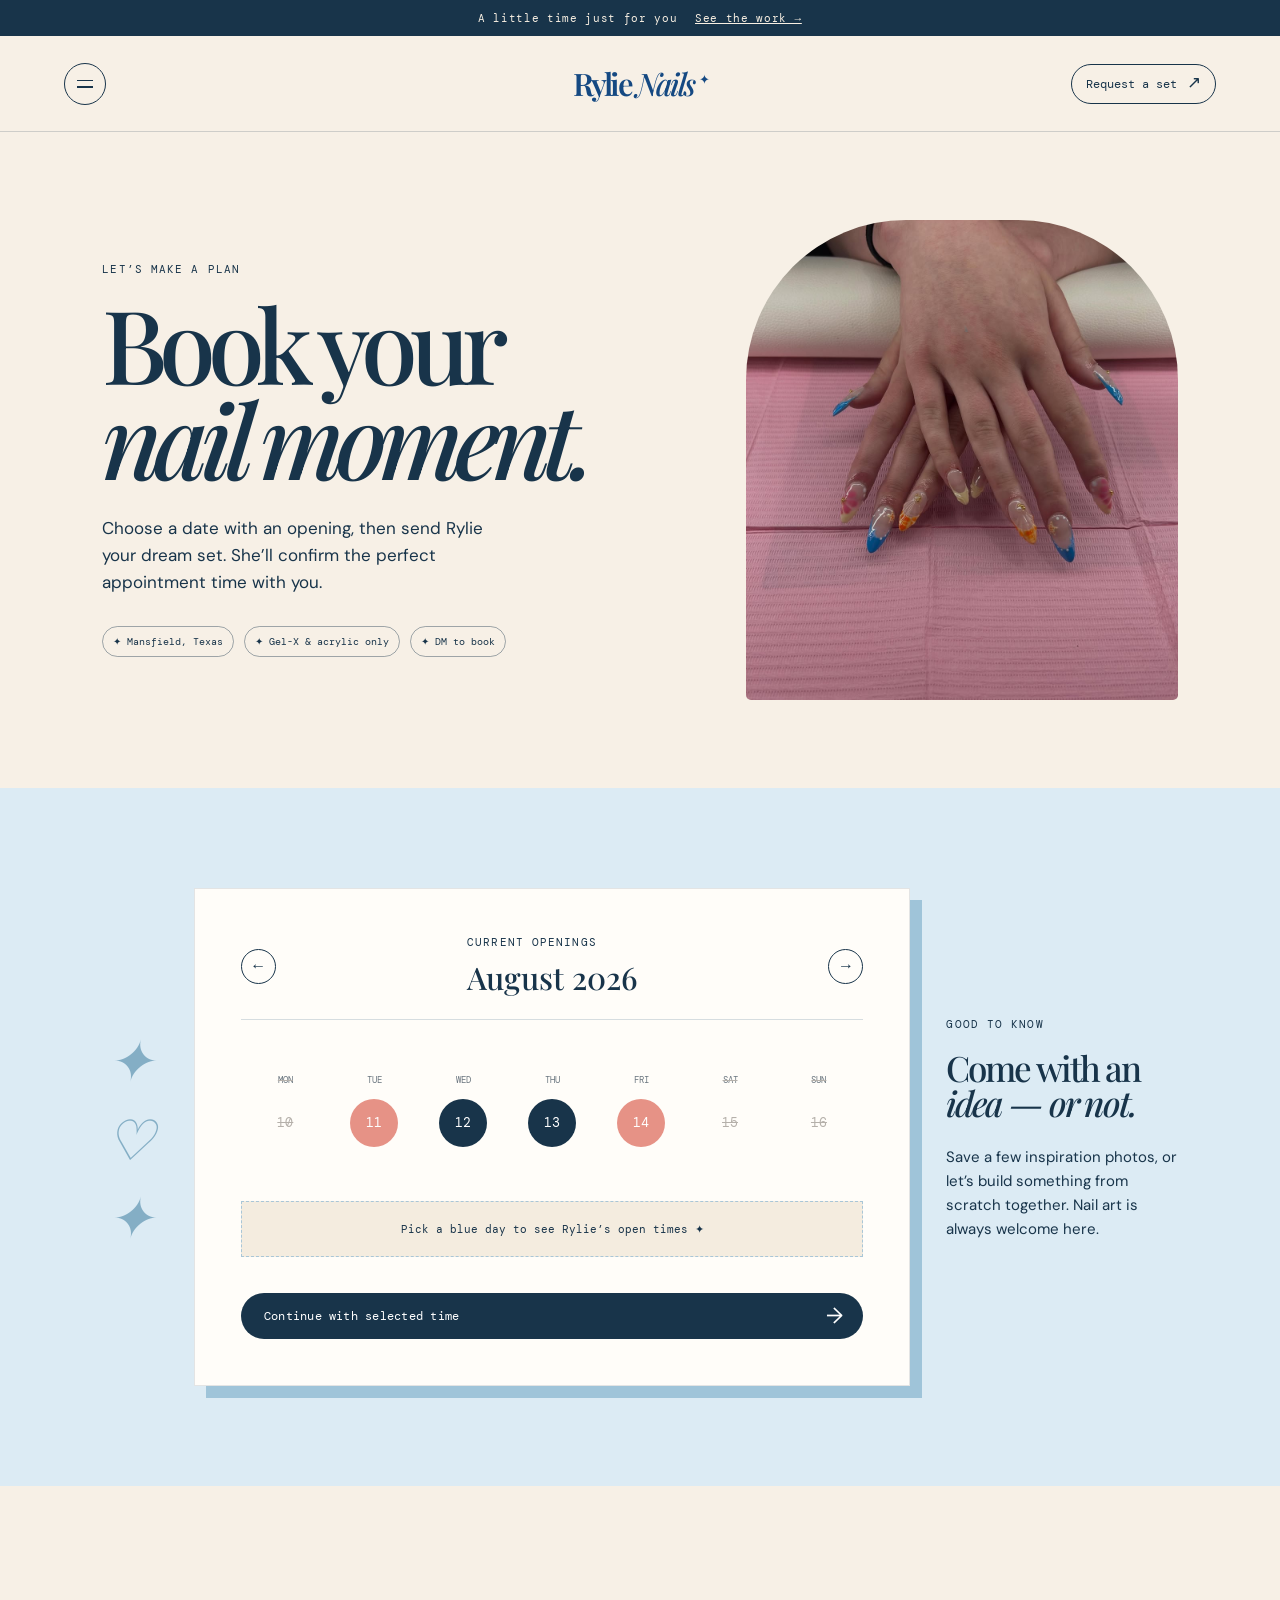
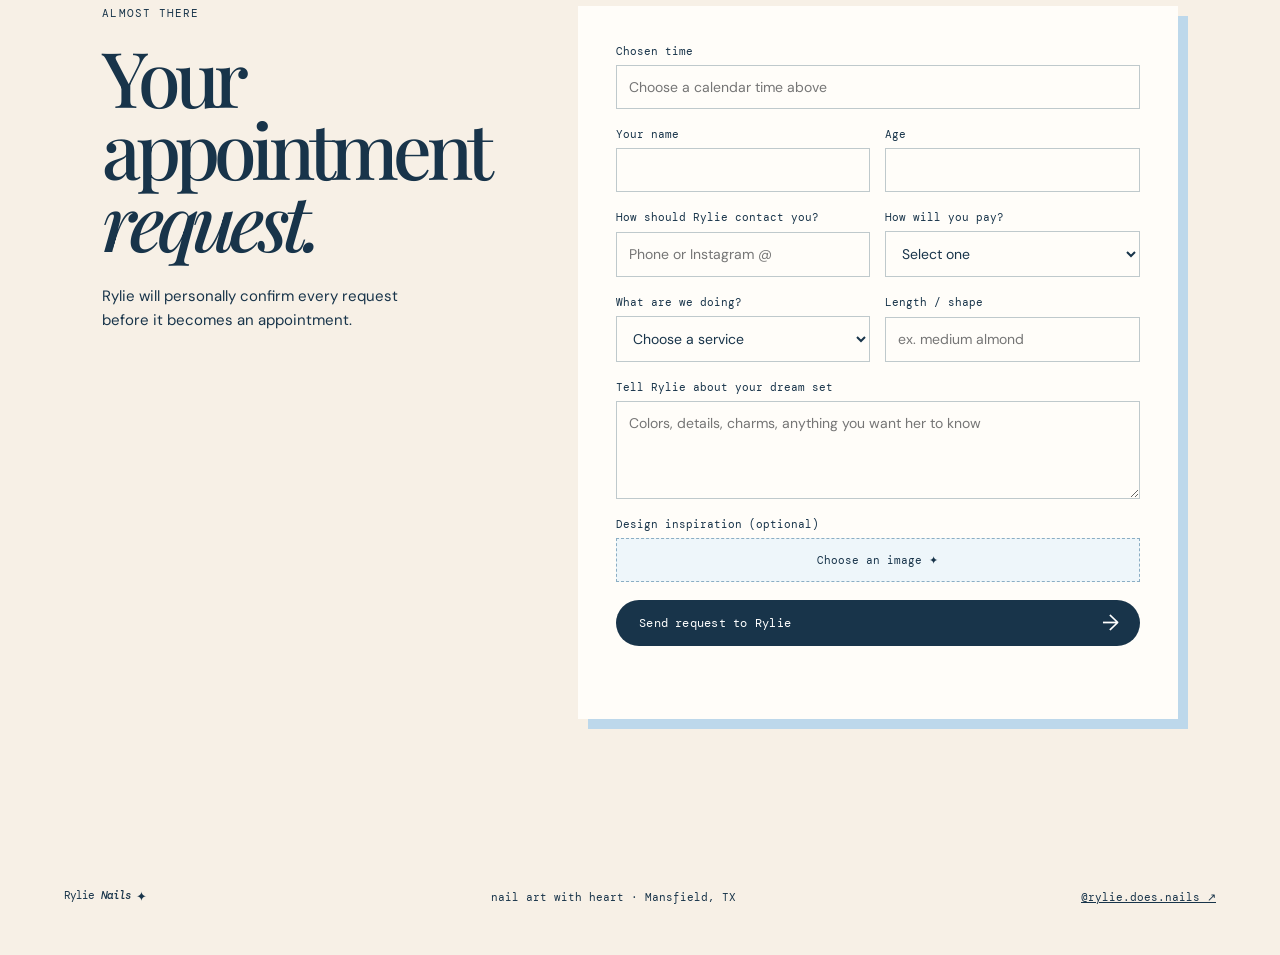
==== book.html @ 6ddd06ad "Build Rylie Does Nails booking site" ====
<!doctype html>
<html lang="en">
  <head>
    <meta charset="UTF-8" />
    <meta name="viewport" content="width=device-width,initial-scale=1.0" />
    <title>Book — Rylie Does Nails</title>
    <link rel="icon" type="image/png" href="assets/favicon.svg" />
    <link rel="preconnect" href="https://fonts.googleapis.com" />
    <link rel="preconnect" href="https://fonts.gstatic.com" crossorigin />
    <link
      href="https://fonts.googleapis.com/css2?family=DM+Mono:wght@400;500&family=DM+Sans:wght@400;500;600;700&family=Playfair+Display:ital,wght@0,500;0,600;1,500;1,600&display=swap"
      rel="stylesheet"
    />
    <link rel="stylesheet" href="styles.css" />
    <link rel="stylesheet" href="overrides.css" />
  </head>
  <body class="inner-page booking-page">
    <div class="announcement">
      A little time just for you <a href="work.html">See the work →</a>
    </div>
    <header class="site-header">
      <button
        class="menu-toggle"
        type="button"
        aria-expanded="false"
        aria-controls="site-menu"
        aria-label="Open menu"
      >
        <span></span><span></span>
      </button>
      <a class="brand-name" href="index.html" aria-label="Rylie Nails home"
        >Rylie <em>Nails</em><b>✦</b></a
      >
      <nav class="site-menu" id="site-menu" aria-label="Main navigation">
        <a href="index.html">Home</a><a href="work.html">Work</a
        ><a href="index.html#menu">Menu</a><a href="book.html">Book</a
        ><a
          href="https://www.instagram.com/rylie.does.nails/"
          target="_blank"
          rel="noreferrer"
          >Instagram ↗</a
        >
      </nav>
      <a class="mini-button" href="#booking-form"
        >Request a set <span>↗</span></a
      >
    </header>
    <main>
      <section class="book-hero">
        <div>
          <p class="eyebrow">Let’s make a plan</p>
          <h1>Book your<br /><i>nail moment.</i></h1>
          <p>
            Choose a date with an opening, then send Rylie your dream set.
            She’ll confirm the perfect appointment time with you.
          </p>
          <div class="book-details">
            <span>✦ Mansfield, Texas</span
            ><span>✦ Gel-X &amp; acrylic only</span><span>✦ DM to book</span>
          </div>
        </div>
        <img
          src="assets/instagram-1.jpg"
          alt="Fresh summer manicure by Rylie"
        />
      </section>
      <section class="booking-calendar-section">
        <div class="calendar-decoration">✦<br />♡<br />✦</div>
        <div class="pretty-calendar">
          <div class="calendar-top">
            <button id="previous" aria-label="Previous week">←</button>
            <div>
              <p class="eyebrow">Current openings</p>
              <h2 id="calendarTitle">August 2026</h2>
            </div>
            <button id="next" aria-label="Next week">→</button>
          </div>
          <div class="calendar-days" id="calendar"></div>
          <div class="selected-slot" id="slotMessage">
            Pick a blue day to see Rylie’s open times ✦
          </div>
          <div class="time-slots" id="timeSlots" aria-live="polite"></div>
          <a class="button calendar-button" id="book" href="#booking-form"
            >Continue with selected time <span>→</span></a
          >
        </div>
        <div class="calendar-note">
          <p class="eyebrow">Good to know</p>
          <h3>Come with an<br /><i>idea — or not.</i></h3>
          <p>
            Save a few inspiration photos, or let’s build something from scratch
            together. Nail art is always welcome here.
          </p>
        </div>
      </section>
      <section class="request-section" id="booking-form">
        <div>
          <p class="eyebrow">Almost there</p>
          <h2>Your appointment<br /><i>request.</i></h2>
          <p>
            Rylie will personally confirm every request before it becomes an
            appointment.
          </p>
        </div>
        <form class="booking-form" id="bookingForm">
          <div class="form-row">
            <label
              >Chosen time<input
                id="chosenSlot"
                name="appointment"
                placeholder="Choose a calendar time above"
                required
                readonly
            /></label>
          </div>
          <div class="form-row split">
            <label
              >Your name<input
                name="name"
                autocomplete="name"
                required /></label
            ><label
              >Age<input name="age" type="number" min="13" max="99" required
            /></label>
          </div>
          <div class="form-row split">
            <label
              >How should Rylie contact you?<input
                name="contact"
                placeholder="Phone or Instagram @"
                required /></label
            ><label
              >How will you pay?<select name="payment" required>
                <option value="">Select one</option>
                <option>Cash</option>
                <option>Cash App</option>
                <option>Zelle</option>
                <option>Apple Pay</option>
                <option>Card at appointment</option>
              </select></label
            >
          </div>
          <div class="form-row split">
            <label
              >What are we doing?<select name="service" required>
                <option value="">Choose a service</option>
                <option>Gel-X extensions</option>
                <option>Acrylic set</option>
                <option>Structured manicure</option>
                <option>Removal / soak-off</option>
              </select></label
            ><label
              >Length / shape<input
                name="shape"
                placeholder="ex. medium almond"
            /></label>
          </div>
          <div class="form-row">
            <label
              >Tell Rylie about your dream set<textarea
                name="notes"
                rows="4"
                placeholder="Colors, details, charms, anything you want her to know"
              ></textarea>
            </label>
          </div>
          <div class="form-row">
            <label class="upload-label"
              >Design inspiration (optional)<input
                name="design"
                type="file"
                accept="image/*"
              /><span>Choose an image ✦</span></label
            >
          </div>
          <button class="button submit-request" type="submit">
            Send request to Rylie <span>→</span>
          </button>
          <p class="form-status" id="formStatus" aria-live="polite"></p>
        </form>
      </section>
    </main>
    <footer>
      <a class="brand-name footer-brand" href="index.html"
        >Rylie <em>Nails</em><b>✦</b></a
      >
      <p>nail art with heart · Mansfield, TX</p>
      <a
        href="https://www.instagram.com/rylie.does.nails/"
        target="_blank"
        rel="noreferrer"
        >@rylie.does.nails ↗</a
      >
    </footer>
    <script src="script.js"></script>
  </body>
</html>
---- styles.css ----
:root{--ink:#18344a;--blue:#bdd8eb;--sky:#dcebf4;--cream:#f7f0e6;--oat:#e7d7c4;--coral:#e69286;--white:#fffdf9;--mono:'DM Mono',monospace;--serif:'Playfair Display',serif;--sans:'DM Sans',sans-serif}*{box-sizing:border-box}html{scroll-behavior:smooth}body{margin:0;background:var(--cream);color:var(--ink);font-family:var(--sans);font-size:15px}.announcement{height:36px;background:var(--ink);color:#f9f0e3;text-align:center;font:11px var(--mono);letter-spacing:.06em;padding:11px}.announcement a{color:#f9f0e3;margin-left:10px}.site-header{height:96px;display:flex;align-items:center;justify-content:space-between;padding:0 5vw;border-bottom:1px solid rgba(24,52,74,.18)}.brand-logo{width:128px;height:68px;overflow:hidden;display:block;position:relative}.brand-logo img{position:absolute;width:193px;max-width:none;height:auto;left:-32px;top:-26px}.footer-logo{width:150px;height:80px}.footer-logo img{width:228px;left:-38px;top:-31px}.site-header nav{display:flex;gap:28px}.site-header nav a,.mini-button{font:12px var(--mono);color:var(--ink);text-decoration:none}.mini-button{border:1px solid var(--ink);padding:11px 14px;border-radius:30px}.mini-button span{font-size:17px;line-height:0;margin-left:3px}.hero{min-height:640px;padding:80px 8vw 70px;display:grid;grid-template-columns:1.03fr .97fr;gap:56px;position:relative;overflow:hidden}.eyebrow{font:11px var(--mono);letter-spacing:.1em;text-transform:uppercase;margin:0 0 20px}.hero h1,.section h2{font:500 clamp(48px,6.6vw,88px)/.94 var(--serif);letter-spacing:-.075em;margin:0}.hero h1 i,.section h2 i{font-weight:500}.intro{font-size:17px;line-height:1.55;max-width:385px;margin:32px 0}.button{display:inline-flex;align-items:center;gap:26px;background:var(--ink);color:white;text-decoration:none;border-radius:30px;padding:15px 20px 15px 23px;font:12px var(--mono);letter-spacing:.02em}.button span{font:22px var(--sans);line-height:10px}.hero-note{font:11px var(--mono);margin-top:62px}.hero-note span{margin:0 10px}.hero-art{min-height:458px;background:var(--blue);border-radius:260px 260px 5px 5px;position:relative;overflow:hidden}.hero-art .sun{position:absolute;width:290px;height:290px;border-radius:50%;background:#f8e7cd;right:-50px;top:-45px}.hero-art .shape{position:absolute;border-radius:50%;border:1px solid rgba(24,52,74,.15)}.shape.one{height:340px;width:340px;bottom:-180px;left:-60px}.shape.two{height:200px;width:200px;bottom:-120px;right:55px;background:#9ebed2}.hero-art p{position:absolute;right:31px;bottom:27px;font:italic 23px/1 var(--serif);z-index:2}.hand{position:absolute;background:#e8c4a8;width:142px;height:275px;border-radius:68px 68px 40px 40px;bottom:-40px;z-index:1;transform:rotate(18deg)}.hand-a{left:114px}.hand-b{left:255px;bottom:-70px;transform:rotate(-24deg);background:#ecc9ac}.hand span{position:absolute;background:#e8c4a8;width:26px;height:105px;border-radius:20px;top:-55px}.hand span:after{content:'';display:block;width:28px;height:38px;background:#f7f0e6;border:2px solid #e69286;border-radius:14px 14px 9px 9px;transform:translate(-1px,-5px)}.hand span:nth-child(1){left:9px}.hand span:nth-child(2){left:41px;top:-70px}.hand span:nth-child(3){left:73px;top:-60px}.hand span:nth-child(4){left:105px;top:-43px}.hero-sticker{position:absolute;right:4.5vw;top:75px;width:88px;height:88px;border-radius:50%;background:var(--coral);display:grid;place-items:center;text-align:center;color:white;font:italic 18px/1 var(--serif);transform:rotate(15deg);border:4px solid var(--cream)}.marquee{overflow:hidden;background:#e5d5c1;padding:15px 0;white-space:nowrap;font:12px var(--mono);text-transform:uppercase;letter-spacing:.05em}.marquee div{display:inline-block;animation:scroll 28s linear infinite}.marquee b{margin:0 18px;font-size:15px}@keyframes scroll{to{transform:translateX(-40%)}}.section{padding:130px 8vw}.work{display:grid;grid-template-columns:1.25fr .75fr;gap:25px}.section-copy{max-width:310px;line-height:1.6;margin:70px 0 0}.section-copy a{color:var(--ink);font-weight:600}.gallery{grid-column:1/-1;display:grid;grid-template-columns:1.1fr .85fr 1fr .8fr;align-items:end;gap:17px;margin-top:55px}.gallery-card{height:340px;padding:20px;position:relative;overflow:hidden;background:var(--sky)}.gallery-card:nth-child(2){height:420px;background:#d5c3b2}.gallery-card:nth-child(3){height:370px;background:#e7dce0}.gallery-card:nth-child(4){height:450px;background:#b2cbdc}.gallery-card p{position:absolute;bottom:2px;left:17px;font:italic 18px var(--serif)}.gallery-card em{font:13px var(--mono);margin-left:5px}.nails{display:flex;gap:7px;justify-content:center;transform:rotate(-18deg);margin-top:105px}.nails span{width:37px;height:145px;background:#e6bda1;border-radius:30px 30px 16px 16px;position:relative}.nails span:after{content:'';position:absolute;top:-5px;left:2px;width:33px;height:45px;border-radius:18px 18px 12px 12px;background:#9fc9e2;border:2px solid #f7f0e6}.nails-pink{transform:rotate(20deg);margin-top:100px}.nails-pink span:after{background:#f4c4c0;border-color:#faeee7}.nails-flower{transform:rotate(-6deg);margin-top:120px}.nails-flower span:after{background:#f7f3e9;border-color:#78a9cb}.nails-flower span:nth-child(even):after{background:#e9a8a2}.nails-chrome{transform:rotate(30deg);margin-top:150px}.nails-chrome span:after{background:#ded8c7;border-color:#fff}.menu{background:var(--blue);display:grid;grid-template-columns:.75fr 1.25fr;gap:100px}.menu-heading>p:last-of-type{max-width:320px;line-height:1.6;margin-top:35px}.price-list{border-top:1px solid rgba(24,52,74,.35)}.price{display:flex;align-items:center;justify-content:space-between;gap:20px;padding:25px 0;border-bottom:1px solid rgba(24,52,74,.35)}.price>div{display:grid;grid-template-columns:45px 1fr;column-gap:8px}.number{grid-row:1/3;font:10px var(--mono);padding-top:5px}.price h3{margin:0;font:500 25px var(--serif);letter-spacing:-.04em}.price p{margin:4px 0 0;font-size:12px}.price strong{font:12px var(--mono);white-space:nowrap}.text-link{grid-column:2;color:var(--ink);margin-top:-60px;font:12px var(--mono)}.text-link span{font-size:18px;margin-left:8px}.availability{display:grid;grid-template-columns:.84fr 1.16fr;gap:100px;align-items:start}.availability-intro>p:not(.eyebrow){line-height:1.6;max-width:300px;margin-top:34px}.legend{display:flex;gap:15px;flex-wrap:wrap;margin-top:45px;font:10px var(--mono)}.legend i{display:inline-block;width:8px;height:8px;border-radius:50%;margin-right:4px}.open-dot{background:var(--ink)}.few-dot{background:var(--coral)}.closed-dot{background:#c8c1b9}.calendar-wrap{background:var(--white);padding:33px}.calendar-head{display:flex;align-items:center;justify-content:space-between;border-bottom:1px solid #ded9d0;padding-bottom:19px}.calendar-head h3{font:500 25px var(--serif);margin:0}.calendar-head button{border:0;background:none;font-size:22px;color:var(--ink);cursor:pointer}.calendar-days{display:grid;grid-template-columns:repeat(7,1fr);margin:22px 0}.day{text-align:center;padding:12px 3px;font:11px var(--mono)}.day .name{display:block;color:#6c7780;font-size:9px;margin-bottom:13px;text-transform:uppercase}.date{display:grid;place-items:center;width:32px;height:32px;border-radius:50%;margin:auto}.day.open .date,.day.few .date{cursor:pointer}.day.open .date{background:var(--ink);color:white}.day.few .date{background:var(--coral);color:white}.day.closed{color:#b5b0aa;text-decoration:line-through}.selected-slot{text-align:center;background:#eff6f9;padding:15px;font:11px var(--mono);min-height:42px}.calendar-button{margin-top:17px;width:100%;justify-content:space-between}.quote{background:var(--ink);color:var(--cream);text-align:center;padding:115px 30px}.quote p{font:500 clamp(30px,4vw,53px)/1.08 var(--serif);letter-spacing:-.05em;margin:0}.quote span{display:block;font:11px var(--mono);margin-top:31px;letter-spacing:.1em}footer{padding:40px 5vw;display:flex;justify-content:space-between;align-items:center}footer p,footer>a:not(.wordmark){font:11px var(--mono);color:var(--ink)}@media(max-width:760px){.site-header{height:75px;padding:0 6vw}.site-header nav{display:none}.mini-button{font-size:10px}.brand-logo{width:108px;height:58px}.brand-logo img{width:163px;left:-27px;top:-22px}.hero,.work,.menu,.availability{display:block;padding:75px 7vw}.hero{min-height:0}.hero-art{margin-top:60px;min-height:390px}.hero-sticker{right:5vw;top:430px}.gallery{grid-template-columns:1fr 1fr;gap:10px}.gallery-card,.gallery-card:nth-child(n){height:250px}.gallery-card:nth-child(2),.gallery-card:nth-child(4){margin-top:35px}.menu-heading{margin-bottom:55px}.text-link{display:block;margin:28px 0 0}.availability-intro{margin-bottom:55px}.calendar-wrap{padding:22px 12px}.section h2{font-size:56px}.price h3{font-size:21px}footer{display:block}footer p{margin:22px 0}.announcement{font-size:9px}}
---- overrides.css ----
.hero-art img {
  width: 100%;
  height: 100%;
  position: absolute;
  inset: 0;
  object-fit: cover;
  object-position: center;
}
.hero-art:after {
  content: "";
  position: absolute;
  inset: 0;
  background: linear-gradient(180deg, transparent 55%, rgba(15, 34, 48, 0.4));
}
.hero-art p {
  color: #fff;
  z-index: 2;
  text-shadow: 0 1px 10px rgba(0, 0, 0, 0.35);
}
.gallery-card {
  padding: 0;
  display: block;
  color: var(--ink);
  text-decoration: none;
}
.gallery-card img {
  width: 100%;
  height: 100%;
  object-fit: cover;
  display: block;
}
.gallery-card:after {
  content: "";
  position: absolute;
  inset: 0;
  background: linear-gradient(180deg, transparent 60%, rgba(15, 34, 48, 0.48));
  pointer-events: none;
}
.gallery-card p {
  z-index: 1;
  color: white;
  text-shadow: 0 1px 10px rgba(0, 0, 0, 0.4);
}
.work-hero {
  padding: 105px 8vw 70px;
  text-align: center;
  background: linear-gradient(110deg, #d8e9f3, #f7f0e6 42%, #eedbd5);
}
.work-hero h1,
.book-hero h1 {
  font: 500 clamp(54px, 8vw, 106px)/0.92 var(--serif);
  letter-spacing: -0.08em;
  margin: 0;
}
.work-hero p:not(.eyebrow) {
  max-width: 430px;
  line-height: 1.6;
  margin: 30px auto 0;
}
.instagram-grid {
  padding: 70px 8vw 110px;
  display: grid;
  grid-template-columns: repeat(3, 1fr);
  gap: 18px;
  background: var(--white);
}
.instagram-grid a {
  position: relative;
  aspect-ratio: 1;
  overflow: hidden;
  display: block;
  background: var(--sky);
}
.instagram-grid img {
  width: 100%;
  height: 100%;
  display: block;
  object-fit: cover;
  transition: transform 0.35s ease;
}
.instagram-grid a:hover img {
  transform: scale(1.05);
}
.instagram-grid span {
  position: absolute;
  inset: auto 14px 14px 14px;
  background: rgba(255, 253, 249, 0.92);
  border-radius: 30px;
  padding: 10px 13px;
  font: 10px var(--mono);
  color: var(--ink);
  transform: translateY(60px);
  transition: transform 0.35s ease;
}
.instagram-grid a:hover span {
  transform: translateY(0);
}
.work-cta {
  padding: 95px;
  text-align: center;
  background: var(--blue);
}
.work-cta p {
  font: italic 44px var(--serif);
  margin: 0 0 24px;
}
.book-hero {
  padding: 88px 8vw;
  display: grid;
  grid-template-columns: 1fr 0.78fr;
  gap: 90px;
  align-items: center;
  background: var(--cream);
}
.book-hero > div > p:not(.eyebrow) {
  font-size: 17px;
  line-height: 1.6;
  max-width: 400px;
  margin: 30px 0;
}
.book-hero > img {
  width: 100%;
  aspect-ratio: 0.9;
  object-fit: cover;
  border-radius: 160px 160px 5px 5px;
}
.book-details {
  display: flex;
  flex-wrap: wrap;
  gap: 10px;
}
.book-details span {
  font: 10px var(--mono);
  border: 1px solid rgba(24, 52, 74, 0.4);
  border-radius: 20px;
  padding: 8px 10px;
}
.booking-calendar-section {
  display: grid;
  grid-template-columns: 0.2fr 1.2fr 0.7fr;
  gap: 45px;
  padding: 100px 8vw;
  background: var(--sky);
  align-items: center;
}
.calendar-decoration {
  font: italic 56px/1.4 var(--serif);
  color: #84aec5;
  text-align: center;
}
.pretty-calendar {
  background: var(--white);
  padding: 36px;
  box-shadow: 12px 12px 0 #9fc4d9;
}
.calendar-top {
  display: flex;
  justify-content: space-between;
  align-items: center;
  border-bottom: 1px solid #d6dde0;
  padding-bottom: 21px;
}
.calendar-top .eyebrow {
  margin: 0 0 7px;
}
.calendar-top h2 {
  font: 500 31px var(--serif);
  margin: 0;
}
.calendar-top button {
  width: 35px;
  height: 35px;
  border: 1px solid var(--ink);
  border-radius: 50%;
  background: none;
  color: var(--ink);
  cursor: pointer;
  font-size: 16px;
}
.pretty-calendar .calendar-days {
  margin: 30px 0;
}
.pretty-calendar .day {
  padding: 12px 2px;
}
.pretty-calendar .date {
  width: 38px;
  height: 38px;
}
.pretty-calendar .selected-slot {
  background: #f4ecdf;
}
.time-slots {
  display: grid;
  grid-template-columns: repeat(2, 1fr);
  gap: 9px;
  margin: 15px 0 4px;
}
.time-slot {
  border: 1px solid #aac7d9;
  background: #fffdf9;
  color: var(--ink);
  padding: 12px;
  border-radius: 3px;
  font: 11px var(--mono);
  cursor: pointer;
  transition:
    transform 0.2s ease,
    background 0.2s ease;
}
.time-slot:hover,
.time-slot.is-selected {
  background: var(--ink);
  color: #fff;
  transform: rotate(-1deg) translateY(-2px);
}
.request-section {
  padding: 120px 8vw;
  display: grid;
  grid-template-columns: 0.75fr 1.25fr;
  gap: 90px;
  background: #f7f0e6;
}
.request-section h2 {
  font: 500 clamp(48px, 6vw, 78px)/0.94 var(--serif);
  letter-spacing: -0.075em;
  margin: 0;
}
.request-section > div > p:not(.eyebrow) {
  max-width: 300px;
  line-height: 1.6;
  margin-top: 28px;
}
.booking-form {
  background: #fffdf9;
  padding: 38px;
  box-shadow: 10px 10px 0 #bdd8eb;
}
.form-row {
  margin-bottom: 18px;
}
.form-row.split {
  display: grid;
  grid-template-columns: 1fr 1fr;
  gap: 15px;
}
.booking-form label {
  display: grid;
  gap: 7px;
  font: 11px var(--mono);
  color: var(--ink);
}
.booking-form input,
.booking-form select,
.booking-form textarea {
  width: 100%;
  border: 1px solid #bfc9cc;
  background: #fffdf9;
  color: var(--ink);
  padding: 12px;
  font: 14px var(--sans);
  border-radius: 0;
}
.booking-form textarea {
  resize: vertical;
}
.booking-form input:focus,
.booking-form select:focus,
.booking-form textarea:focus {
  outline: 2px solid #bdd8eb;
  border-color: #5b91b1;
}
.upload-label input {
  position: absolute;
  width: 1px;
  height: 1px;
  opacity: 0;
}
.upload-label span {
  border: 1px dashed #8baec4;
  padding: 14px;
  text-align: center;
  cursor: pointer;
  background: #eef6fa;
}
.submit-request {
  border: 0;
  cursor: pointer;
  width: 100%;
  justify-content: space-between;
}
.form-status {
  min-height: 20px;
  margin: 15px 0 0;
  font: 11px var(--mono);
  color: #26669a;
}
.calendar-note h3 {
  font: 500 35px/0.98 var(--serif);
  letter-spacing: -0.06em;
  margin: 0;
}
.calendar-note > p:not(.eyebrow) {
  line-height: 1.6;
  margin-top: 25px;
}
.booking-page footer {
  background: var(--cream);
}
.site-header {
  position: relative;
  justify-content: flex-end;
}
.brand-logo {
  display: none;
}
.brand-name {
  position: absolute;
  left: 50%;
  transform: translateX(-50%);
  color: #154982;
  text-decoration: none;
  font: 600 31px/0.8 var(--serif);
  letter-spacing: -0.08em;
  white-space: nowrap;
}
.brand-name em {
  font-style: italic;
  font-weight: 500;
}
.brand-name b {
  font: 13px var(--mono);
  vertical-align: top;
  margin-left: 5px;
}
.menu-toggle {
  position: absolute;
  left: 5vw;
  top: 50%;
  transform: translateY(-50%);
  width: 42px;
  height: 42px;
  border: 1px solid var(--ink);
  border-radius: 50%;
  background: var(--cream);
  display: grid;
  place-content: center;
  gap: 5px;
  cursor: pointer;
  z-index: 21;
  transition:
    transform 0.25s ease,
    background 0.25s ease;
}
.menu-toggle:hover {
  transform: translateY(-50%) rotate(-9deg) scale(1.06);
  background: var(--blue);
}
.menu-toggle span {
  display: block;
  width: 16px;
  height: 1.5px;
  background: var(--ink);
  transition: transform 0.25s ease;
}
.menu-toggle.is-open span:first-child {
  transform: translateY(3.25px) rotate(45deg);
}
.menu-toggle.is-open span:last-child {
  transform: translateY(-3.25px) rotate(-45deg);
}
.site-menu {
  position: fixed;
  inset: 36px auto auto 5vw;
  width: 245px;
  padding: 76px 30px 30px;
  background: #f9f1e6;
  border: 1px solid rgba(24, 52, 74, 0.18);
  box-shadow: 12px 12px 0 rgba(24, 52, 74, 0.13);
  border-radius: 4px;
  display: flex;
  flex-direction: column;
  align-items: flex-start;
  gap: 18px;
  opacity: 0;
  transform: translateY(-15px) rotate(-2deg);
  pointer-events: none;
  transition:
    opacity 0.25s ease,
    transform 0.25s cubic-bezier(0.2, 0.8, 0.2, 1);
  z-index: 20;
}
.site-menu.is-open {
  opacity: 1;
  transform: translateY(0) rotate(0);
  pointer-events: auto;
}
.site-menu a {
  color: var(--ink);
  text-decoration: none;
  font: 500 26px var(--serif);
  letter-spacing: -0.05em;
  transition:
    transform 0.2s ease,
    color 0.2s ease;
}
.site-menu a:hover {
  color: #26669a;
  transform: translateX(6px) rotate(-2deg);
}
.footer-brand {
  position: static;
  transform: none;
  font-size: 28px;
}
body {
  animation: page-in 0.48s cubic-bezier(0.2, 0.8, 0.2, 1) both;
}
body.is-leaving {
  animation: page-out 0.28s ease-in both;
  pointer-events: none;
}
@keyframes page-in {
  from {
    opacity: 0;
    transform: translateY(12px);
  }
  to {
    opacity: 1;
    transform: translateY(0);
  }
}
@keyframes page-out {
  to {
    opacity: 0;
    transform: translateY(-12px);
  }
}
.brand-logo {
  width: 170px;
  height: 64px;
  display: flex;
  align-items: center;
  overflow: visible;
}
.brand-logo img,
.footer-logo img {
  position: static;
  width: 100%;
  height: auto;
  max-width: none;
  mix-blend-mode: multiply;
  animation: logo-wiggle 5s ease-in-out infinite;
}
.footer-logo {
  width: 190px;
  height: 74px;
}
.hero-sticker {
  animation: sticker-pop 3.5s ease-in-out infinite;
}
.gallery-card:hover {
  animation: card-bounce 0.45s ease both;
}
.pretty-calendar {
  width: min(100%, 780px);
  padding: 46px;
  border: 1px solid rgba(24, 52, 74, 0.12);
}
.booking-calendar-section {
  grid-template-columns: 0.12fr 1.55fr 0.5fr;
  gap: 36px;
}
.pretty-calendar .calendar-days {
  margin: 38px 0;
}
.pretty-calendar .day {
  padding: 16px 3px;
}
.pretty-calendar .date {
  width: 48px;
  height: 48px;
  font-size: 13px;
  transition:
    transform 0.2s ease,
    box-shadow 0.2s ease;
}
.pretty-calendar .day.open .date:hover,
.pretty-calendar .day.few .date:hover {
  transform: translateY(-5px) rotate(-5deg);
  box-shadow: 0 8px 0 rgba(24, 52, 74, 0.16);
}
.pretty-calendar .selected-slot {
  padding: 20px;
  border: 1px dashed #a9c6d7;
}
@keyframes logo-wiggle {
  0%,
  100% {
    transform: rotate(-1deg) translateY(0);
  }
  50% {
    transform: rotate(1.5deg) translateY(-2px);
  }
}
@keyframes sticker-pop {
  0%,
  100% {
    transform: rotate(15deg) scale(1);
  }
  50% {
    transform: rotate(8deg) scale(1.07);
  }
}
@keyframes card-bounce {
  0% {
    transform: translateY(0) rotate(0);
  }
  55% {
    transform: translateY(-10px) rotate(-1.5deg);
  }
  100% {
    transform: translateY(-4px) rotate(0);
  }
}
@media (max-width: 760px) {
  .site-header .site-menu {
    display: flex;
  }
  .work-hero {
    padding: 75px 7vw 55px;
  }
  .instagram-grid {
    padding: 35px 7vw 65px;
    grid-template-columns: 1fr 1fr;
    gap: 10px;
  }
  .instagram-grid span {
    transform: translateY(0);
    font-size: 8px;
    padding: 7px 9px;
    bottom: 8px;
    left: 8px;
    right: auto;
  }
  .book-hero {
    display: block;
    padding: 70px 7vw;
  }
  .book-hero > img {
    margin-top: 45px;
    aspect-ratio: 1;
    border-radius: 120px 120px 4px 4px;
  }
  .booking-calendar-section {
    display: block;
    padding: 70px 7vw;
  }
  .request-section {
    display: block;
    padding: 75px 7vw;
  }
  .request-section > div {
    margin-bottom: 45px;
  }
  .booking-form {
    padding: 22px;
    box-shadow: 7px 7px 0 #bdd8eb;
  }
  .form-row.split {
    grid-template-columns: 1fr;
    gap: 18px;
  }
  .calendar-decoration {
    display: none;
  }
  .pretty-calendar {
    padding: 21px;
    box-shadow: 8px 8px 0 #9fc4d9;
  }
  .brand-logo {
    width: 130px;
    height: 55px;
  }
  .brand-name {
    font-size: 25px;
  }
  .menu-toggle {
    left: 6vw;
    width: 37px;
    height: 37px;
  }
  .site-menu {
    left: 6vw;
    top: 30px;
    width: min(250px, 88vw);
  }
  .pretty-calendar .date {
    width: 38px;
    height: 38px;
  }
  .calendar-note {
    margin-top: 65px;
  }
  .calendar-top h2 {
    font-size: 25px;
  }
}
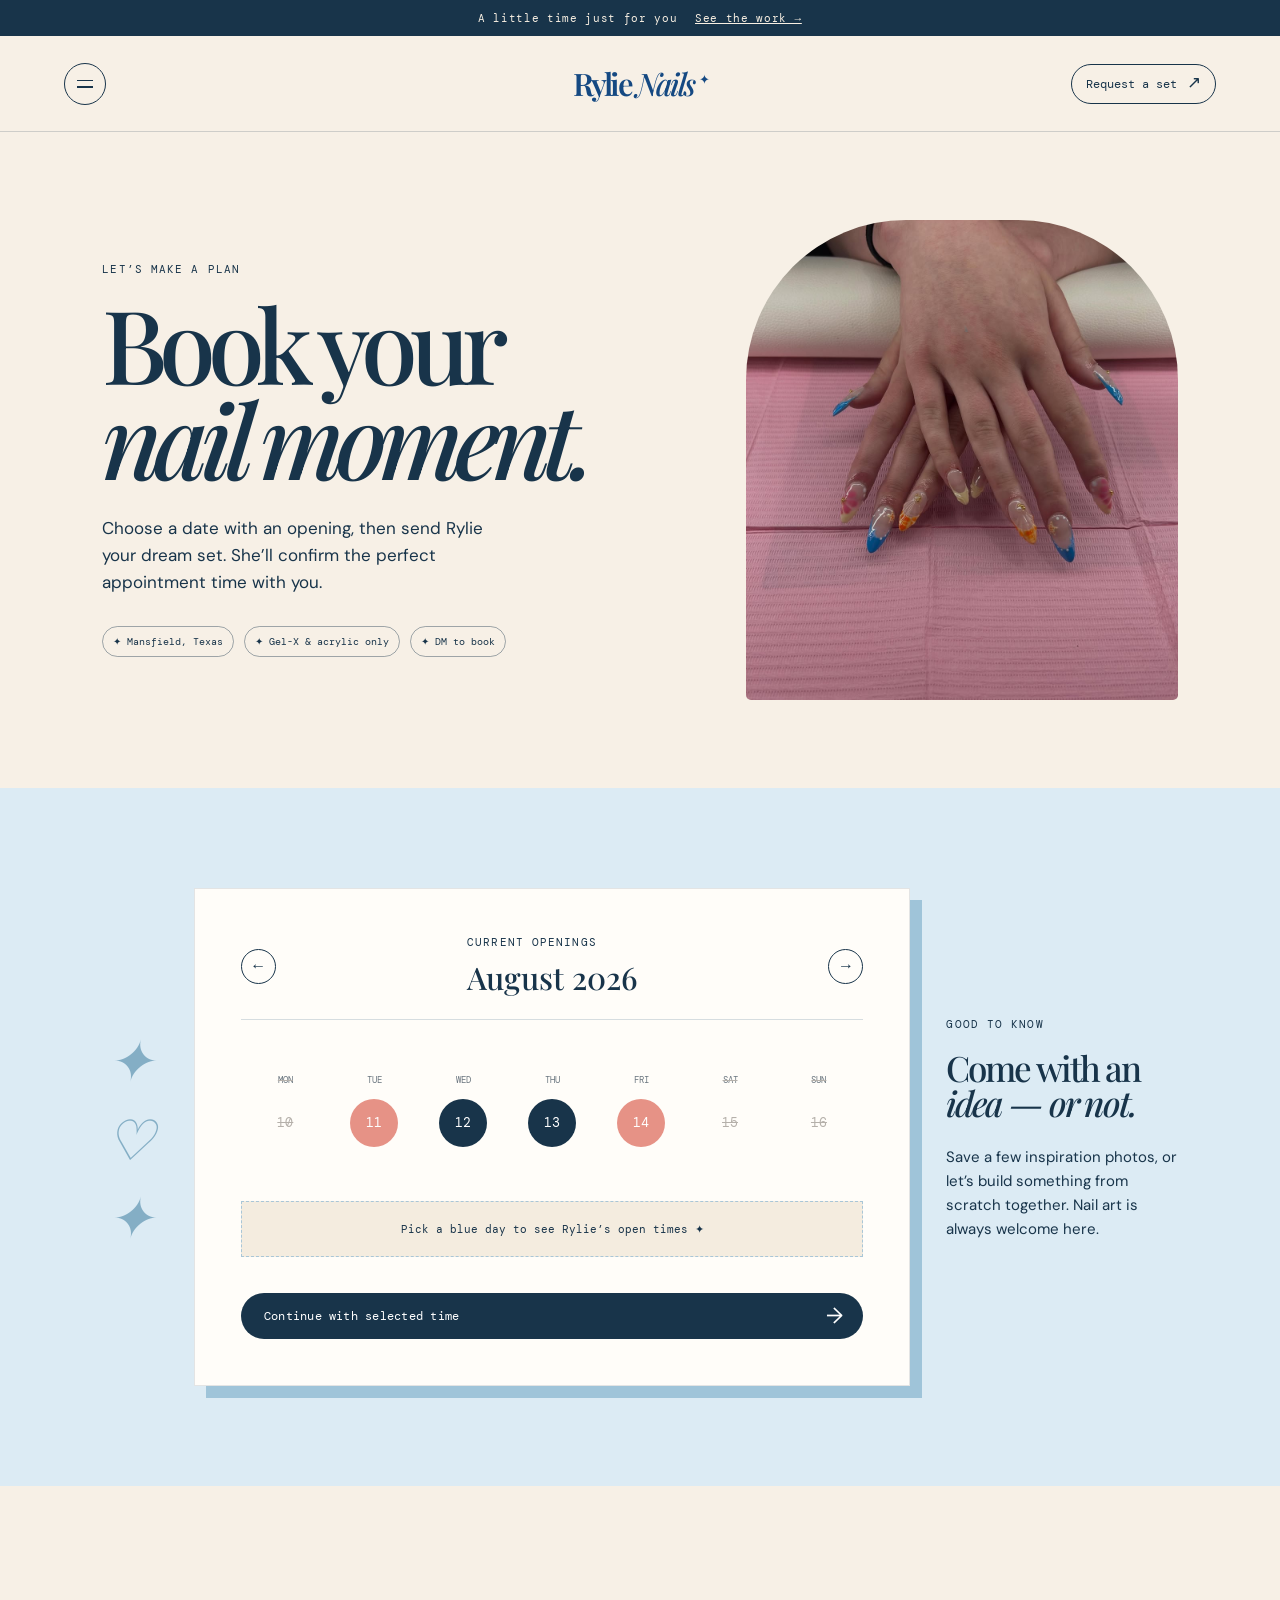
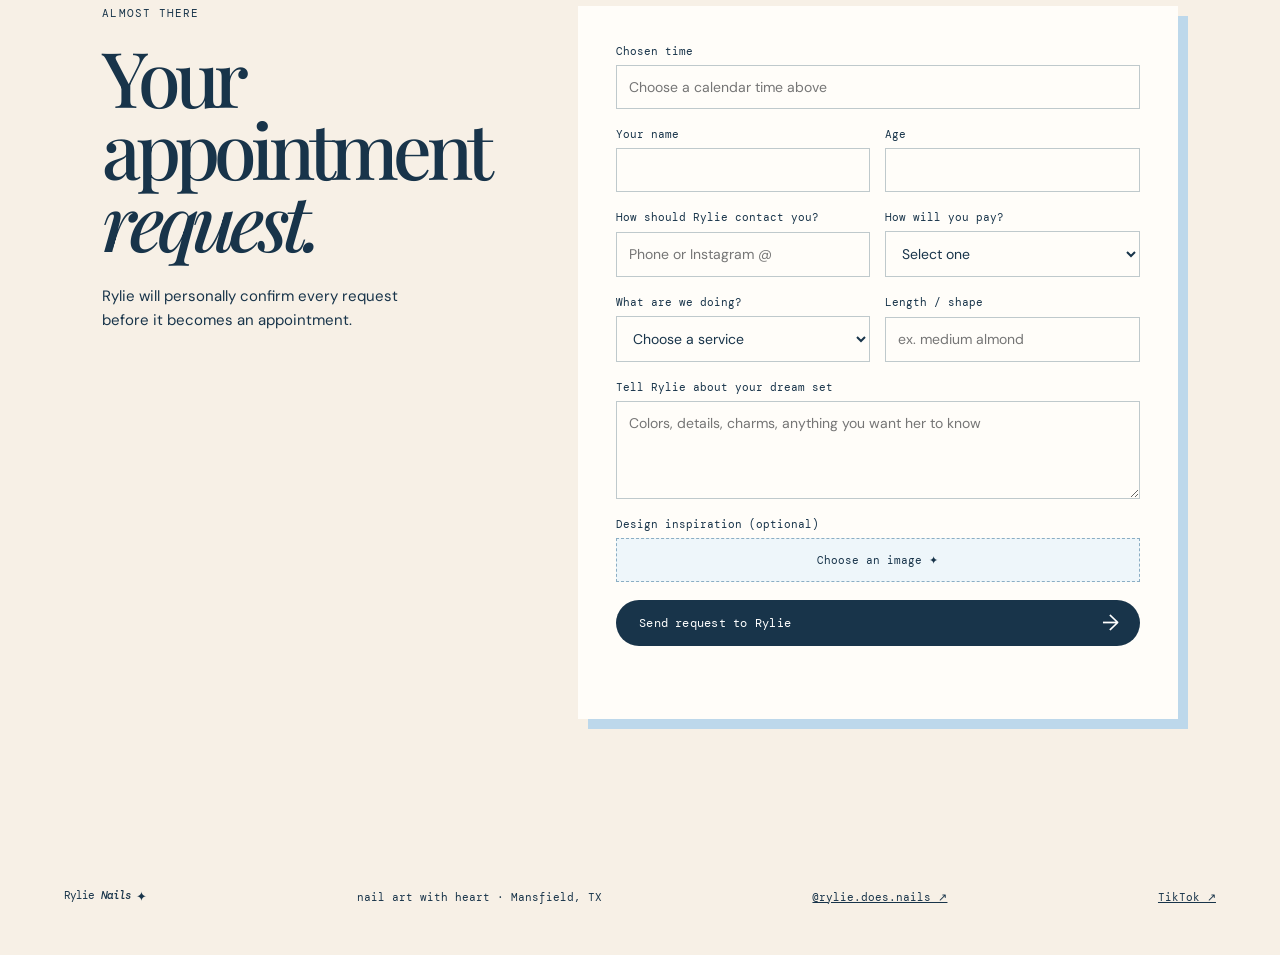
==== commit e279e643: "Add TikTok feature and service menu" ====
--- a/book.html
+++ b/book.html
@@ -40,6 +40,12 @@
           rel="noreferrer"
           >Instagram ↗</a
         >
+        <a
+          href="https://www.tiktok.com/@rylie.does.nails"
+          target="_blank"
+          rel="noreferrer"
+          >TikTok ↗</a
+        >
       </nav>
       <a class="mini-button" href="#booking-form"
         >Request a set <span>↗</span></a
@@ -191,6 +197,12 @@
         rel="noreferrer"
         >@rylie.does.nails ↗</a
       >
+      <a
+        href="https://www.tiktok.com/@rylie.does.nails"
+        target="_blank"
+        rel="noreferrer"
+        >TikTok ↗</a
+      >
     </footer>
     <script src="script.js"></script>
   </body>
--- a/overrides.css
+++ b/overrides.css
@@ -306,6 +306,43 @@
 }
 .booking-page footer {
   background: var(--cream);
+}
+.viral-section {
+  display: grid;
+  grid-template-columns: 0.8fr 1.2fr;
+  gap: 65px;
+  align-items: center;
+  padding: 110px 8vw;
+  background: #dcebf4;
+  overflow: hidden;
+}
+.viral-copy h2 {
+  font: 500 clamp(52px, 6.4vw, 86px)/0.94 var(--serif);
+  letter-spacing: -0.075em;
+  margin: 0;
+}
+.viral-copy > p:not(.eyebrow) {
+  max-width: 330px;
+  line-height: 1.6;
+  margin: 28px 0;
+}
+.tiktok-frame {
+  display: grid;
+  place-items: center;
+  min-height: 650px;
+  position: relative;
+}
+.tiktok-frame:before {
+  content: "✦";
+  position: absolute;
+  font: italic 180px var(--serif);
+  color: #a7c8dd;
+  left: 3%;
+  top: 0;
+}
+.tiktok-frame .tiktok-embed {
+  z-index: 1;
+  margin: 0 !important;
 }
 .site-header {
   position: relative;
@@ -556,6 +593,18 @@
     display: block;
     padding: 70px 7vw;
   }
+  .viral-section {
+    display: block;
+    padding: 75px 7vw;
+  }
+  .tiktok-frame {
+    min-height: 620px;
+    margin-top: 40px;
+  }
+  .tiktok-frame .tiktok-embed {
+    transform: scale(0.92);
+    transform-origin: top center;
+  }
   .request-section {
     display: block;
     padding: 75px 7vw;
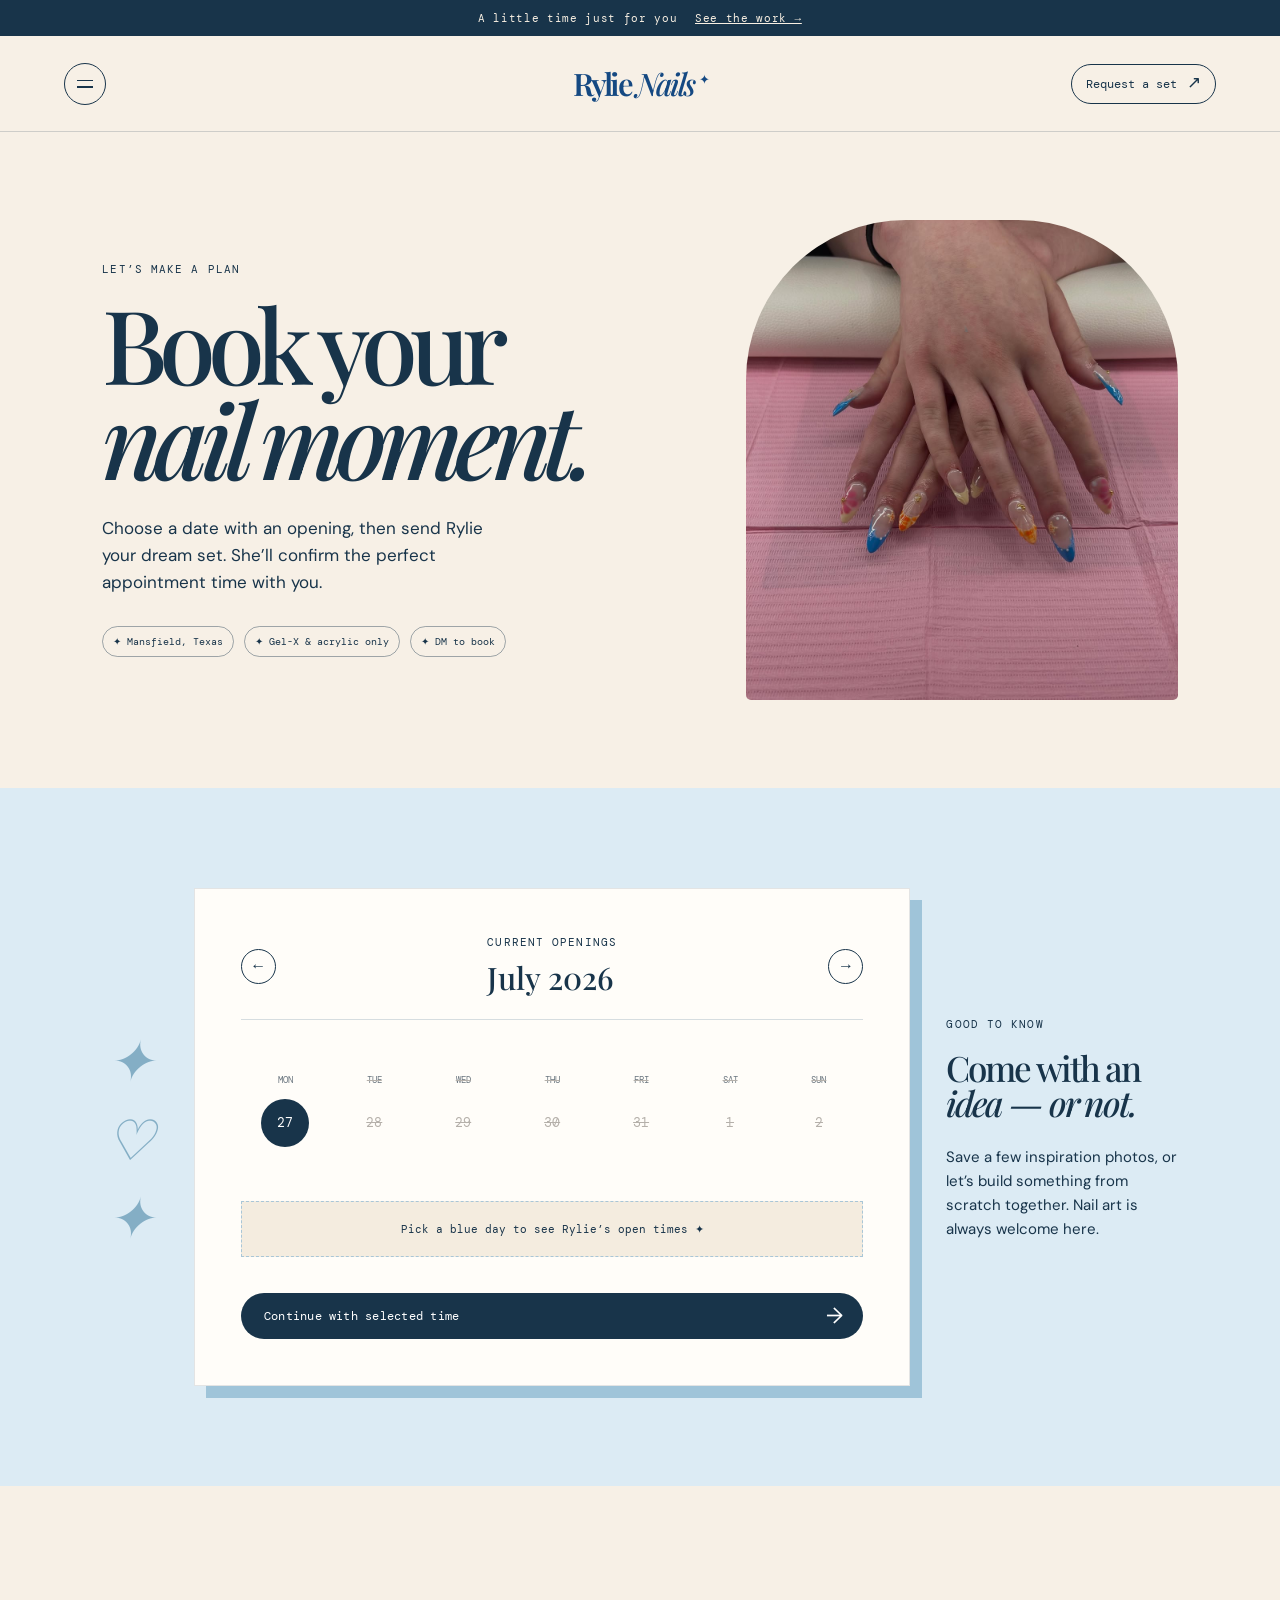
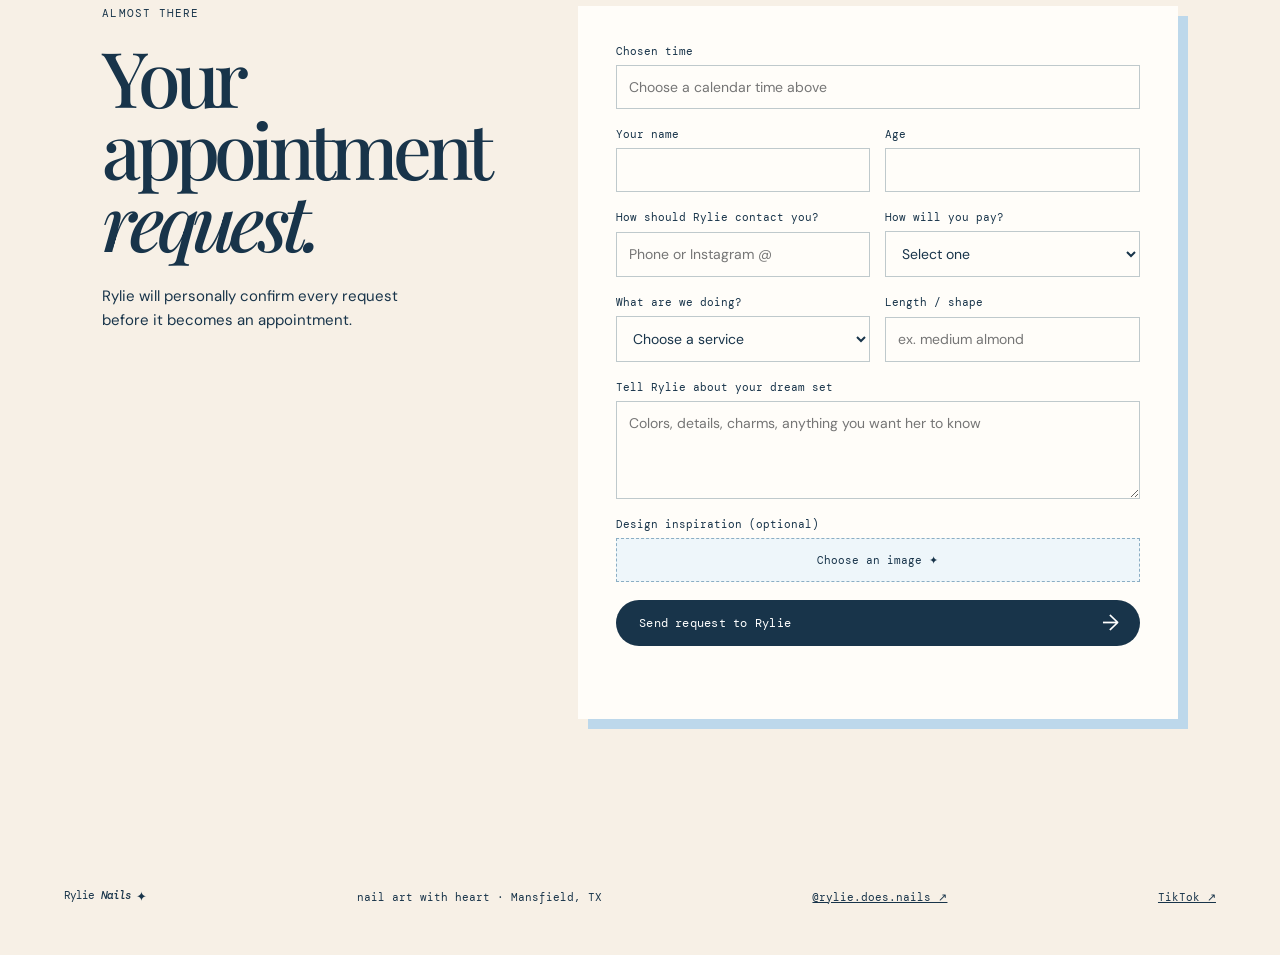
==== commit 90866939: "Connect booking flow to Google Sheets" ====
--- a/book.html
+++ b/book.html
@@ -204,6 +204,7 @@
         >TikTok ↗</a
       >
     </footer>
+    <script src="config.js"></script>
     <script src="script.js"></script>
   </body>
 </html>
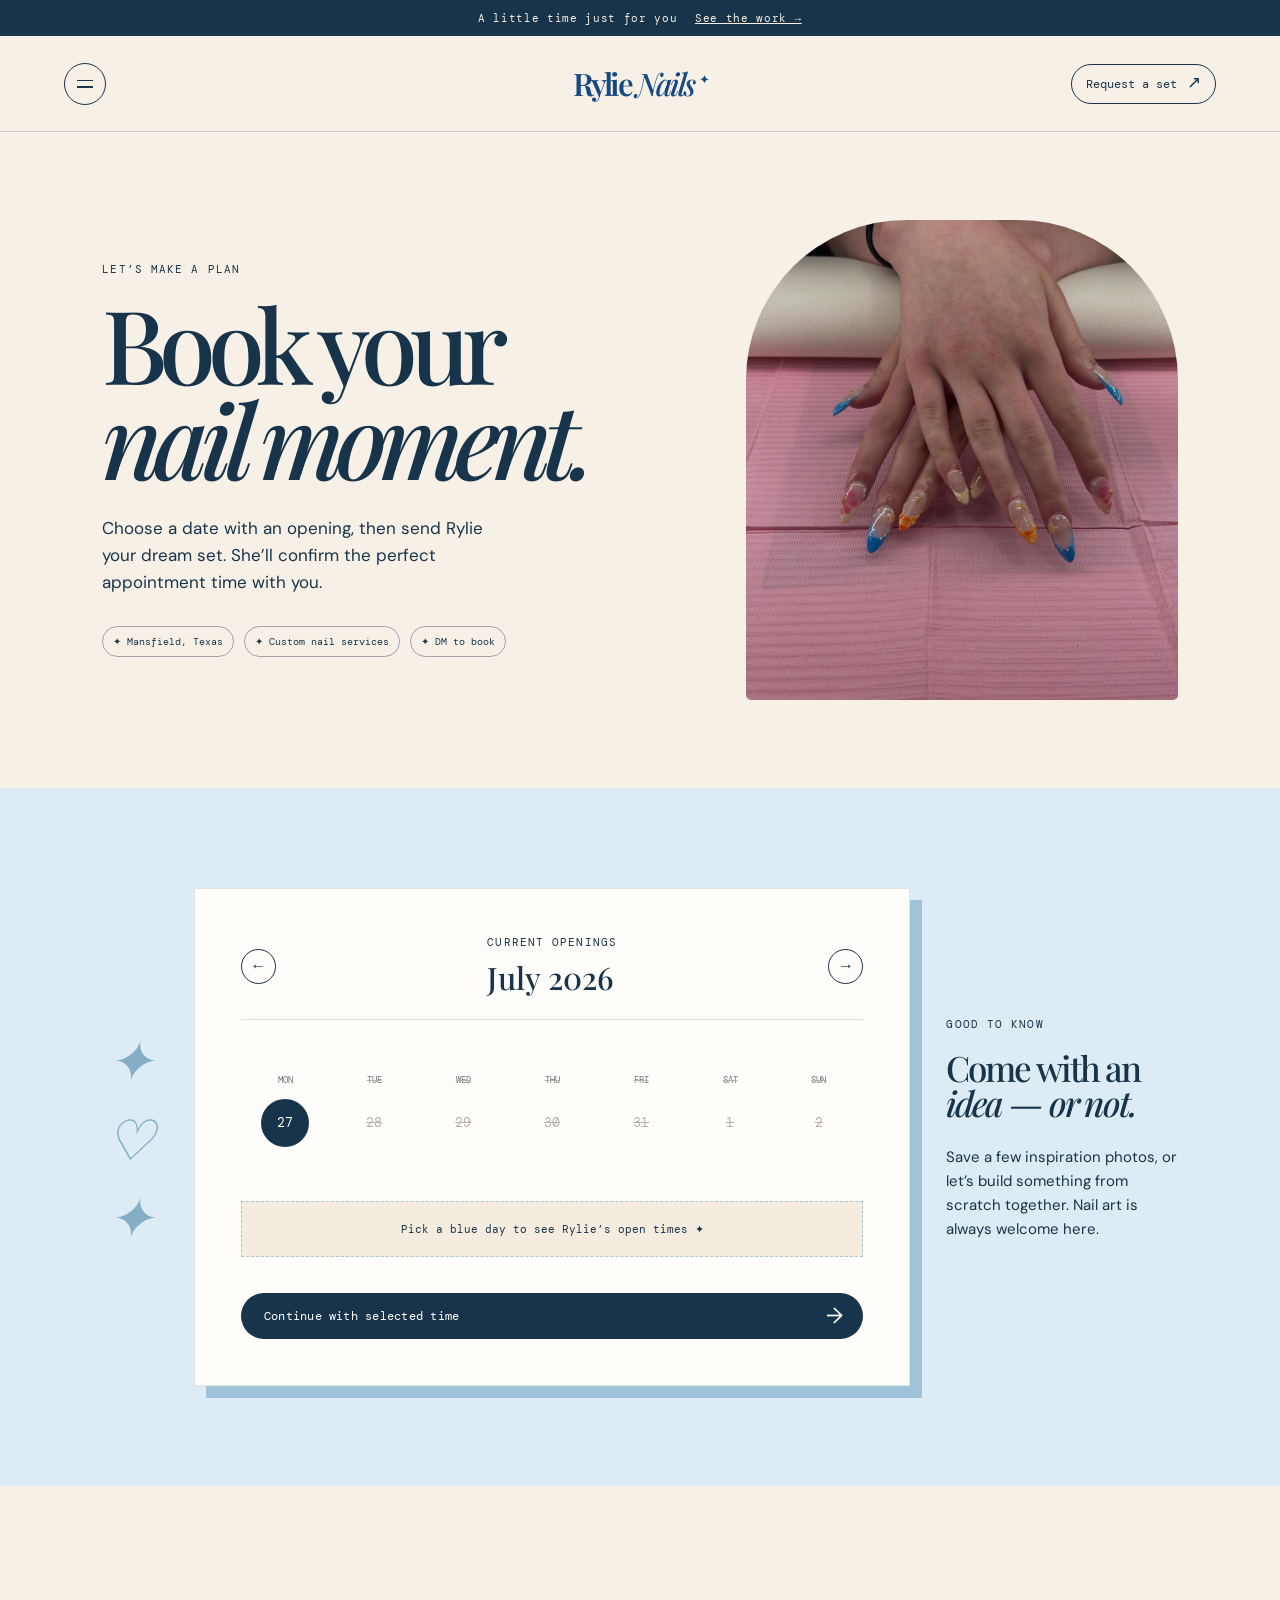
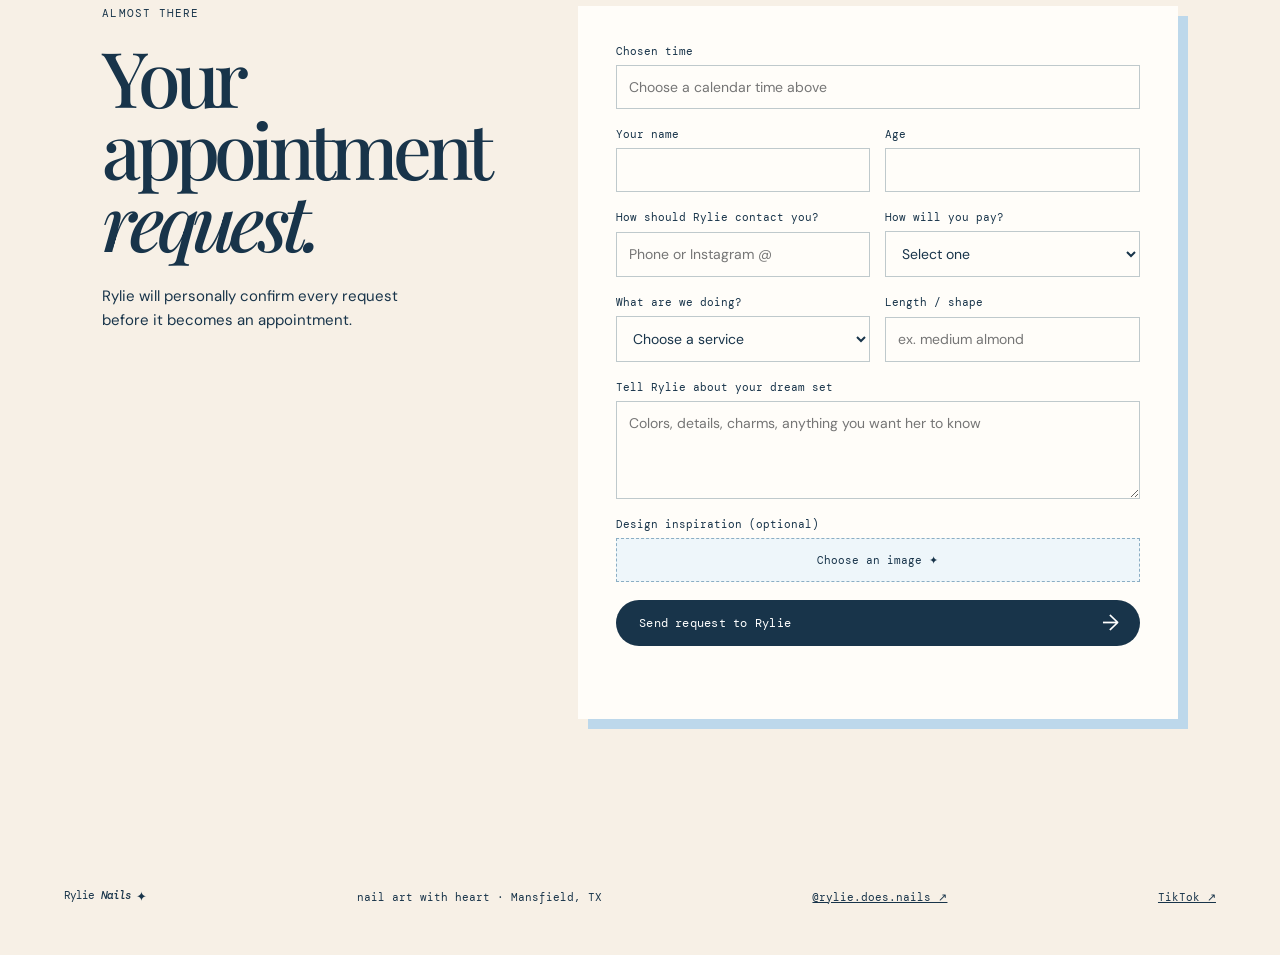
==== commit f82d80ec: "Add manicure and removal services" ====
--- a/book.html
+++ b/book.html
@@ -62,7 +62,7 @@
           </p>
           <div class="book-details">
             <span>✦ Mansfield, Texas</span
-            ><span>✦ Gel-X &amp; acrylic only</span><span>✦ DM to book</span>
+            ><span>✦ Custom nail services</span><span>✦ DM to book</span>
           </div>
         </div>
         <img
@@ -152,6 +152,10 @@
                 <option value="">Choose a service</option>
                 <option>Gel-X extensions</option>
                 <option>Acrylic set</option>
+                <option>Builder gel</option>
+                <option>Manicure</option>
+                <option>Soak-off / removal</option>
+                <option>Press-ons</option>
                 <option>Structured manicure</option>
                 <option>Removal / soak-off</option>
               </select></label
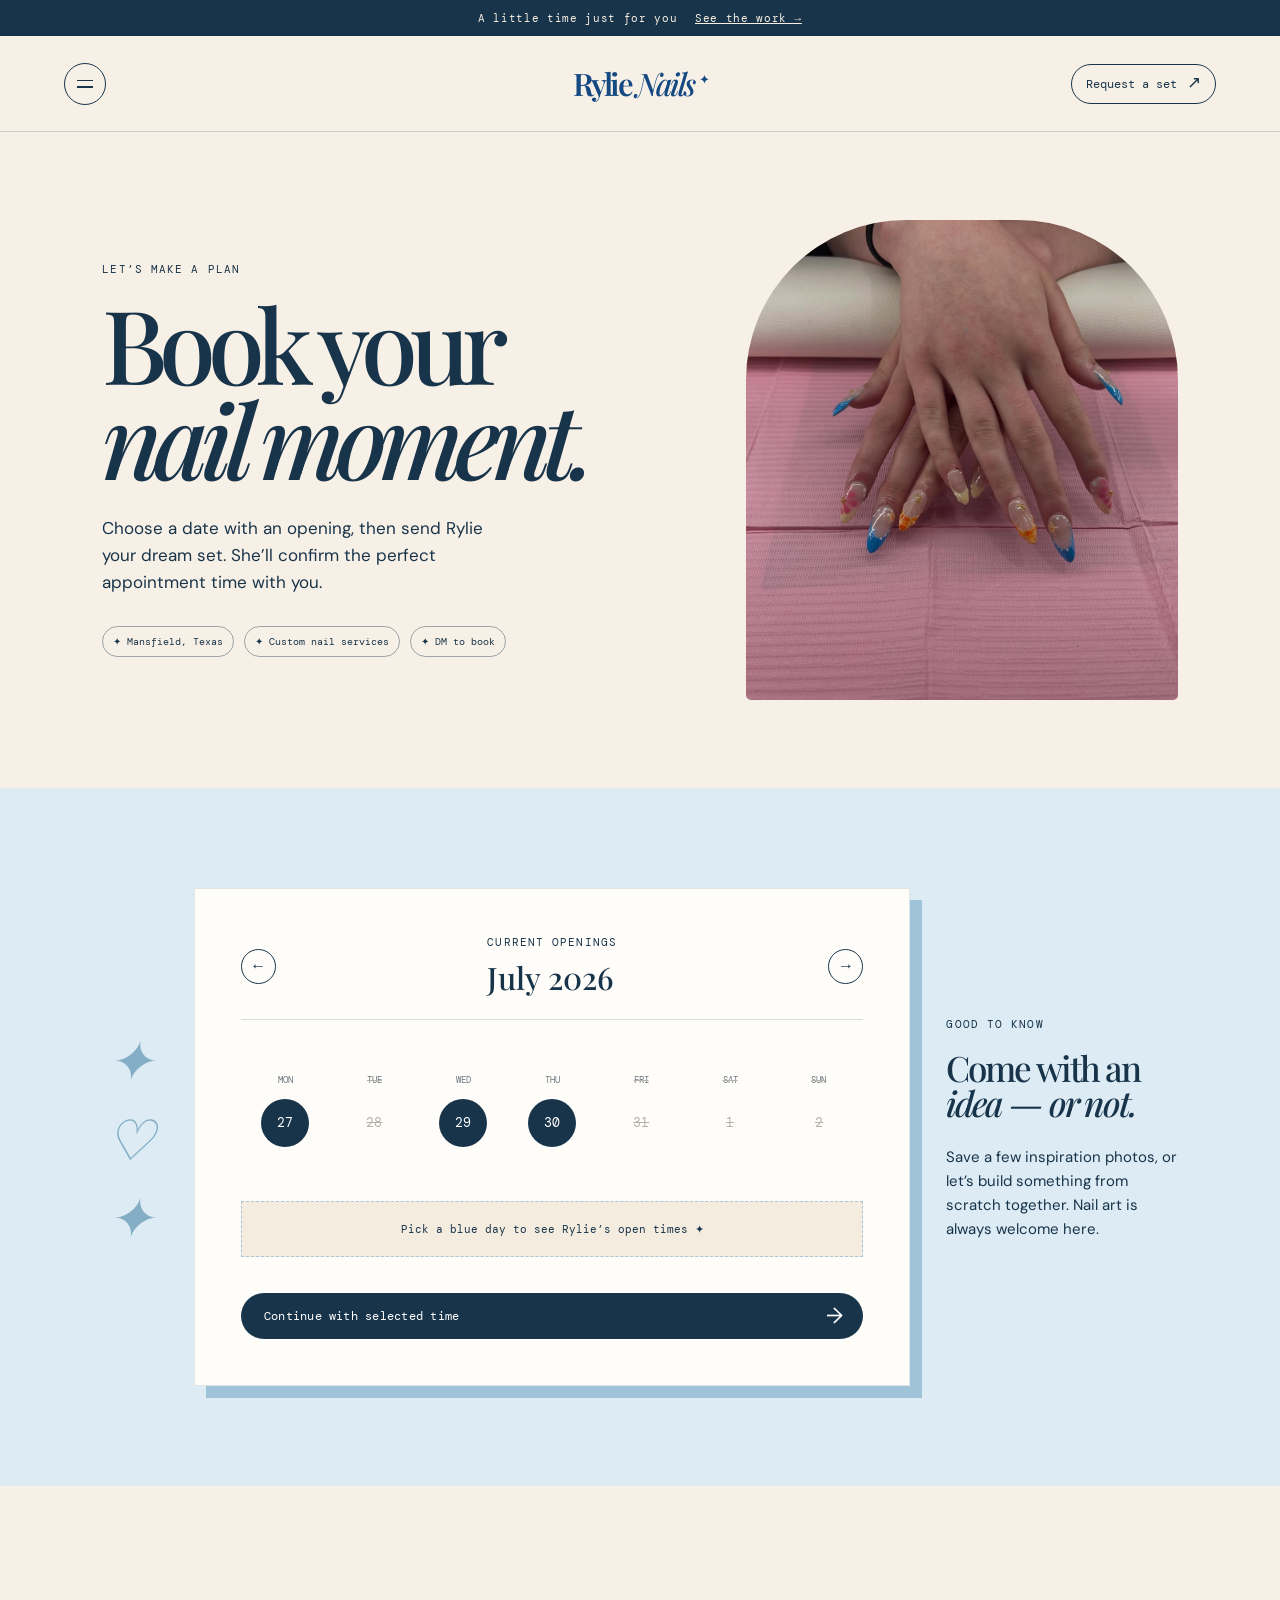
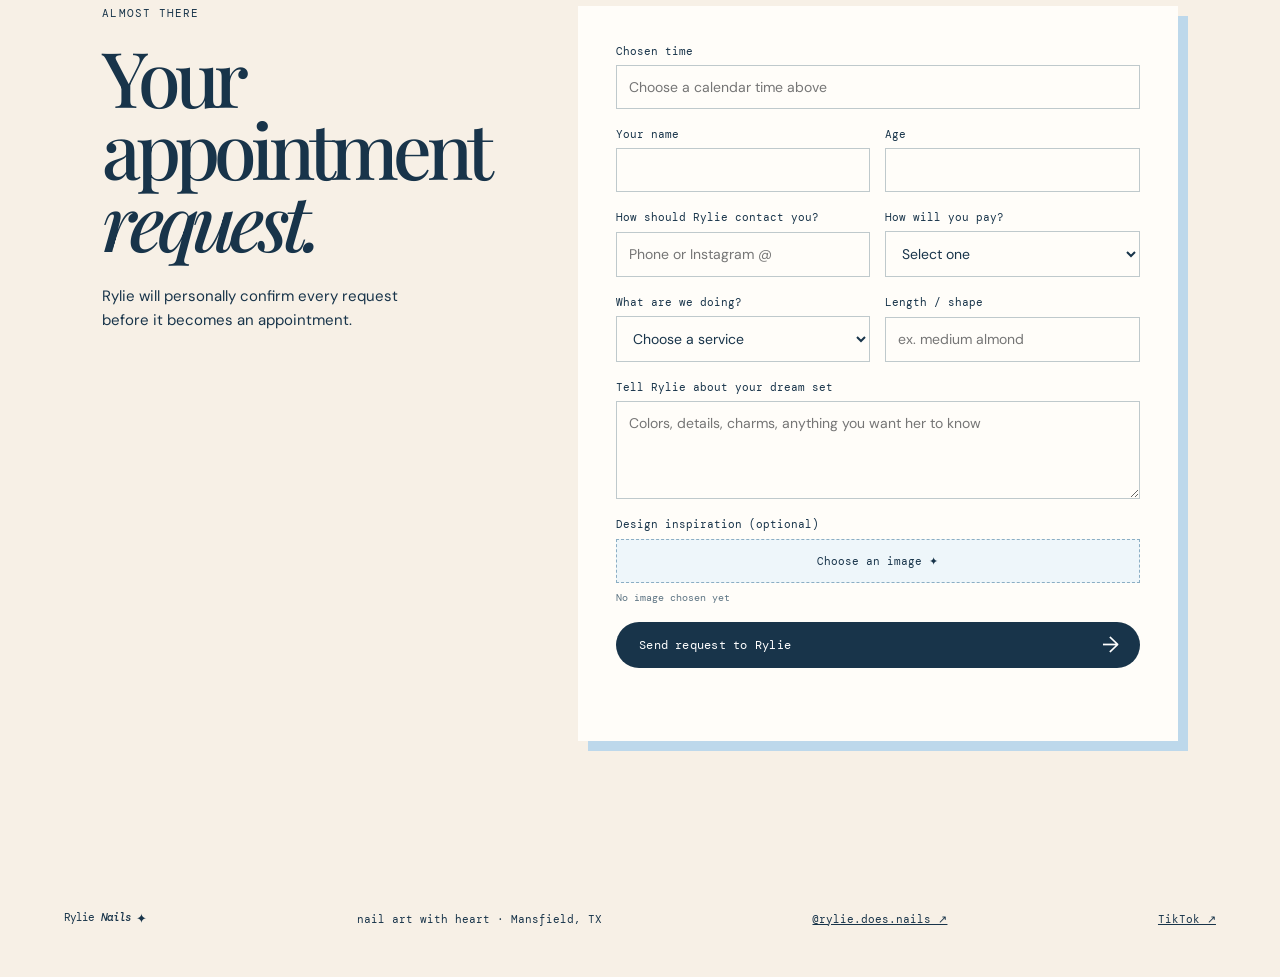
==== commit 62d0b345: "Fix booking design image picker" ====
--- a/book.html
+++ b/book.html
@@ -175,13 +175,10 @@
             </label>
           </div>
           <div class="form-row">
-            <label class="upload-label"
-              >Design inspiration (optional)<input
-                name="design"
-                type="file"
-                accept="image/*"
-              /><span>Choose an image ✦</span></label
-            >
+            <span class="upload-title">Design inspiration (optional)</span>
+            <input class="image-input" id="designUpload" name="design" type="file" accept="image/png,image/jpeg,image/webp" />
+            <label class="upload-button" for="designUpload">Choose an image ✦</label>
+            <span class="file-name" id="fileName">No image chosen yet</span>
           </div>
           <button class="button submit-request" type="submit">
             Send request to Rylie <span>→</span>
--- a/overrides.css
+++ b/overrides.css
@@ -270,19 +270,17 @@
   outline: 2px solid #bdd8eb;
   border-color: #5b91b1;
 }
-.upload-label input {
-  position: absolute;
-  width: 1px;
-  height: 1px;
-  opacity: 0;
-}
-.upload-label span {
+.upload-title { display:block; font:11px var(--mono); color:var(--ink); margin-bottom:8px; }
+.image-input { position:absolute; width:1px!important; height:1px; opacity:0; pointer-events:none; }
+.upload-button {
+  display:block;
   border: 1px dashed #8baec4;
   padding: 14px;
   text-align: center;
   cursor: pointer;
   background: #eef6fa;
 }
+.file-name { display:block; margin-top:8px; font:10px var(--mono); color:#5d7483; overflow:hidden; text-overflow:ellipsis; white-space:nowrap; }
 .submit-request {
   border: 0;
   cursor: pointer;
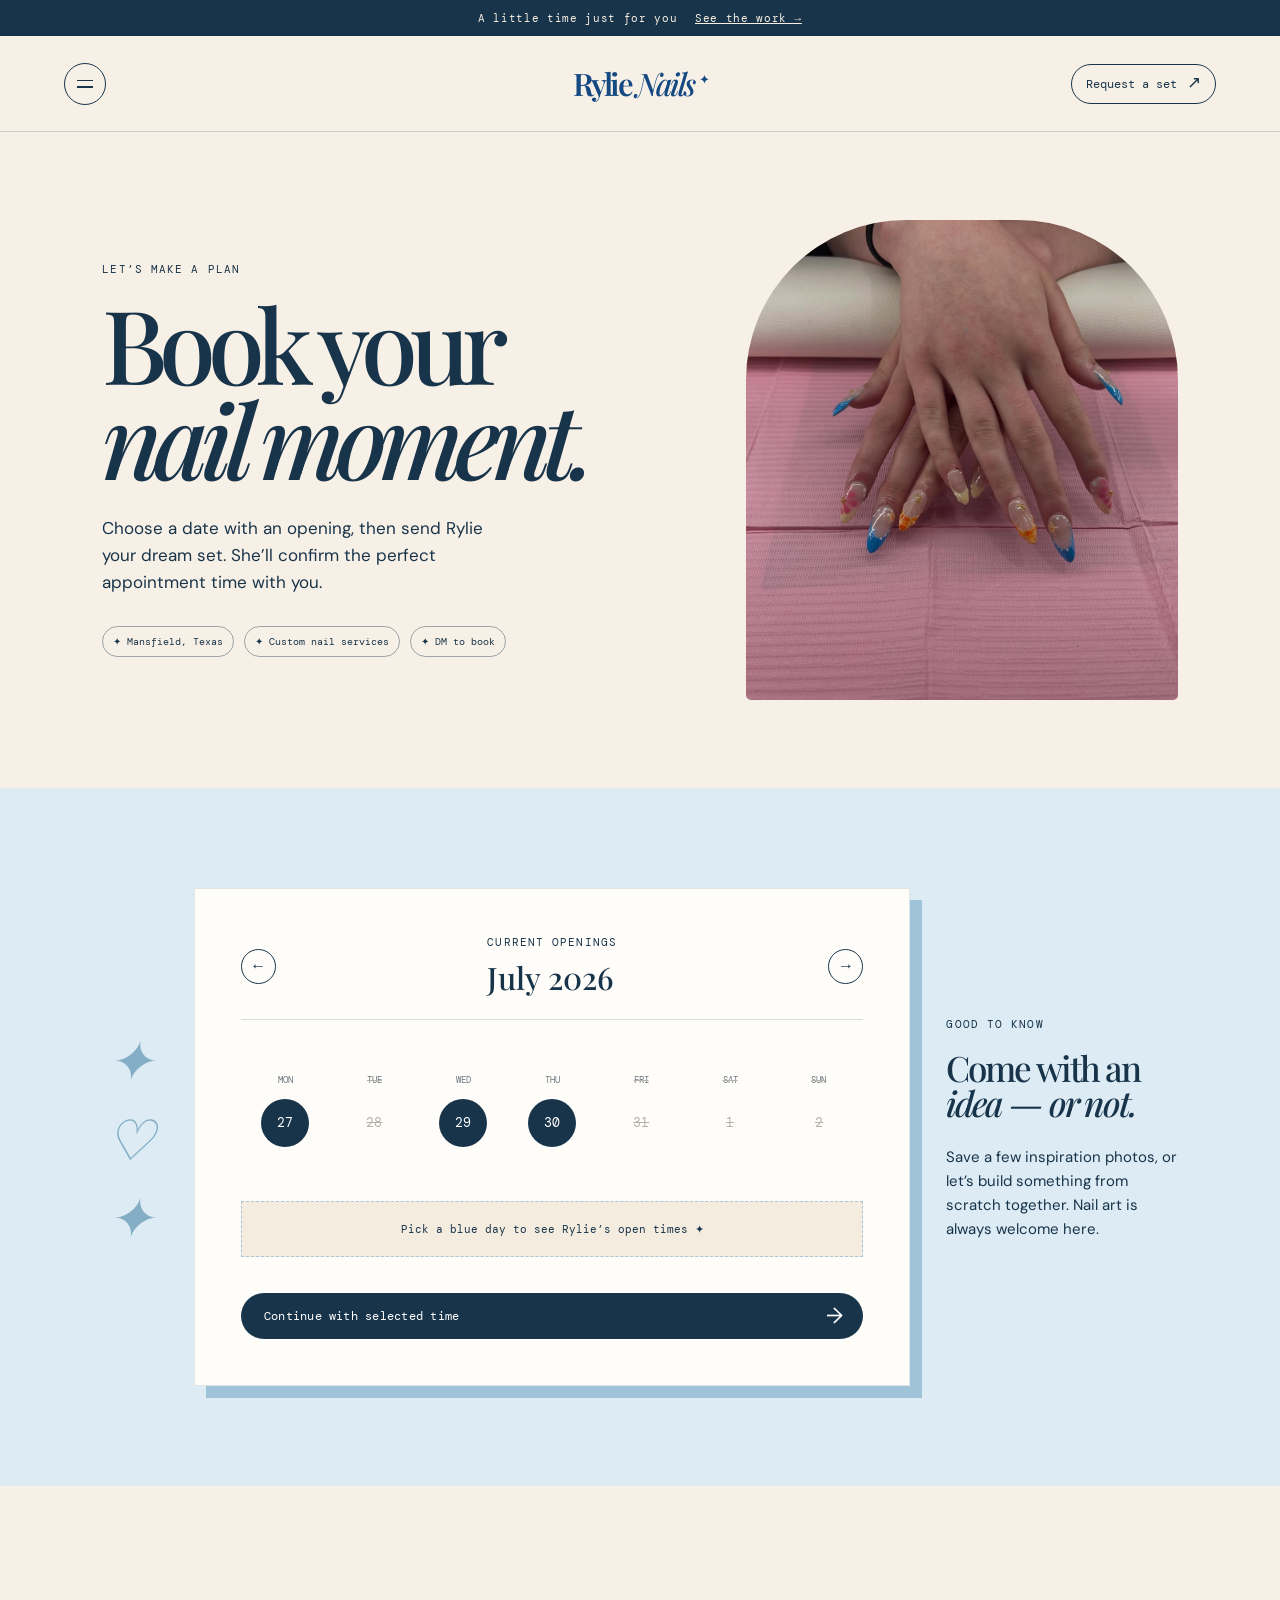
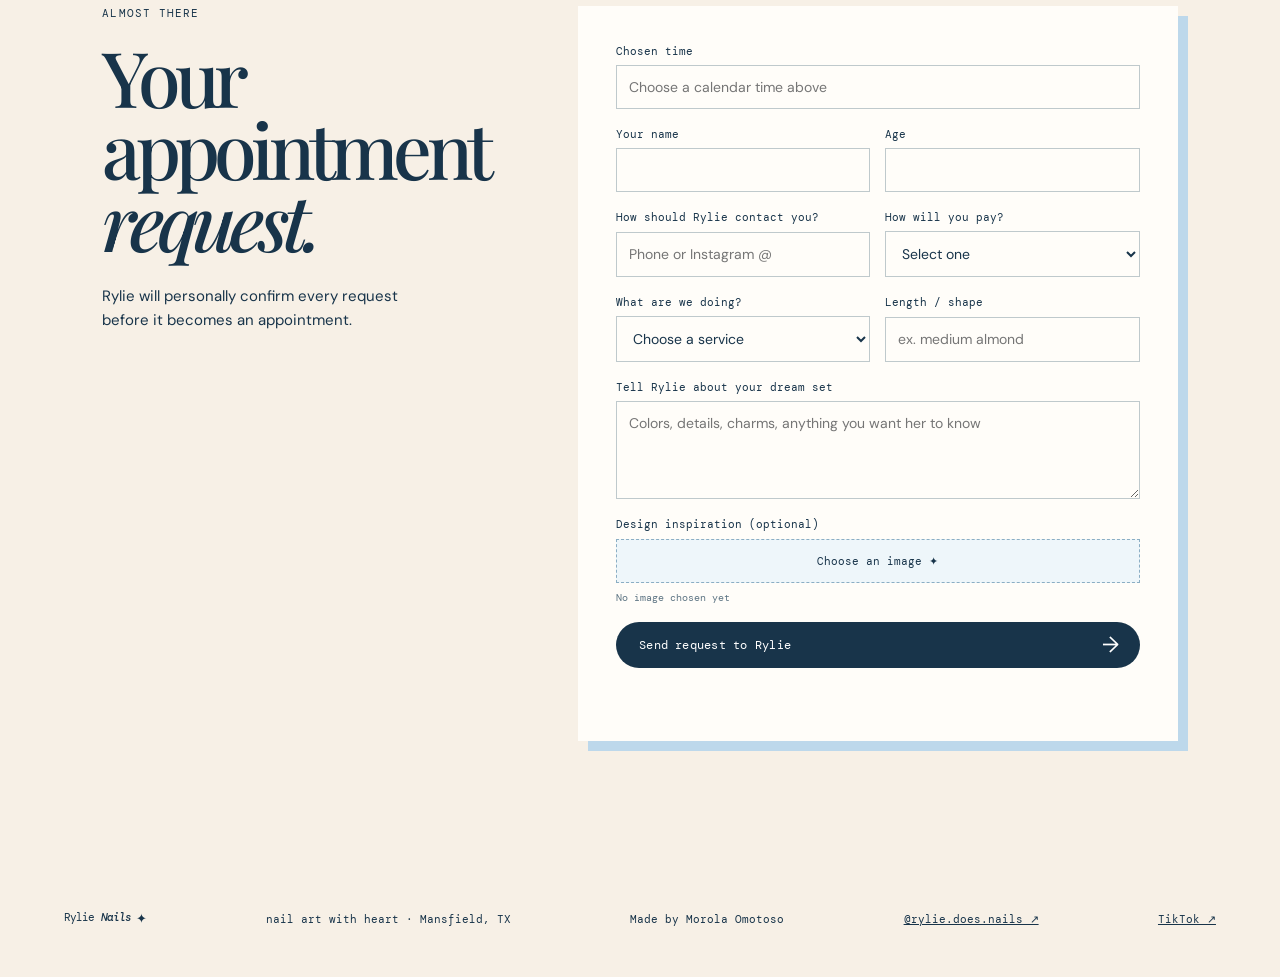
==== commit 37ea1236: "Add creator credit to every footer" ====
--- a/book.html
+++ b/book.html
@@ -157,7 +157,6 @@
                 <option>Soak-off / removal</option>
                 <option>Press-ons</option>
                 <option>Structured manicure</option>
-                <option>Removal / soak-off</option>
               </select></label
             ><label
               >Length / shape<input
@@ -192,6 +191,7 @@
         >Rylie <em>Nails</em><b>✦</b></a
       >
       <p>nail art with heart · Mansfield, TX</p>
+      <p>Made by Morola Omotoso</p>
       <a
         href="https://www.instagram.com/rylie.does.nails/"
         target="_blank"
--- a/overrides.css
+++ b/overrides.css
@@ -448,6 +448,20 @@
   transform: none;
   font-size: 28px;
 }
+.marquee .marquee-track {
+  display: flex;
+  width: max-content;
+  animation: marquee-loop 24s linear infinite;
+}
+.marquee .marquee-track span {
+  flex: 0 0 auto;
+  padding-right: 36px;
+}
+@keyframes marquee-loop {
+  to {
+    transform: translateX(-50%);
+  }
+}
 body {
   animation: page-in 0.48s cubic-bezier(0.2, 0.8, 0.2, 1) both;
 }
@@ -653,3 +667,4 @@
     font-size: 25px;
   }
 }
+.home-booking{background:var(--sky);text-align:center;padding:100px 7vw}.home-booking .eyebrow{margin-bottom:17px}.home-booking h2{margin:auto;max-width:720px}.home-booking-copy{max-width:420px;margin:28px auto 34px;line-height:1.6}
